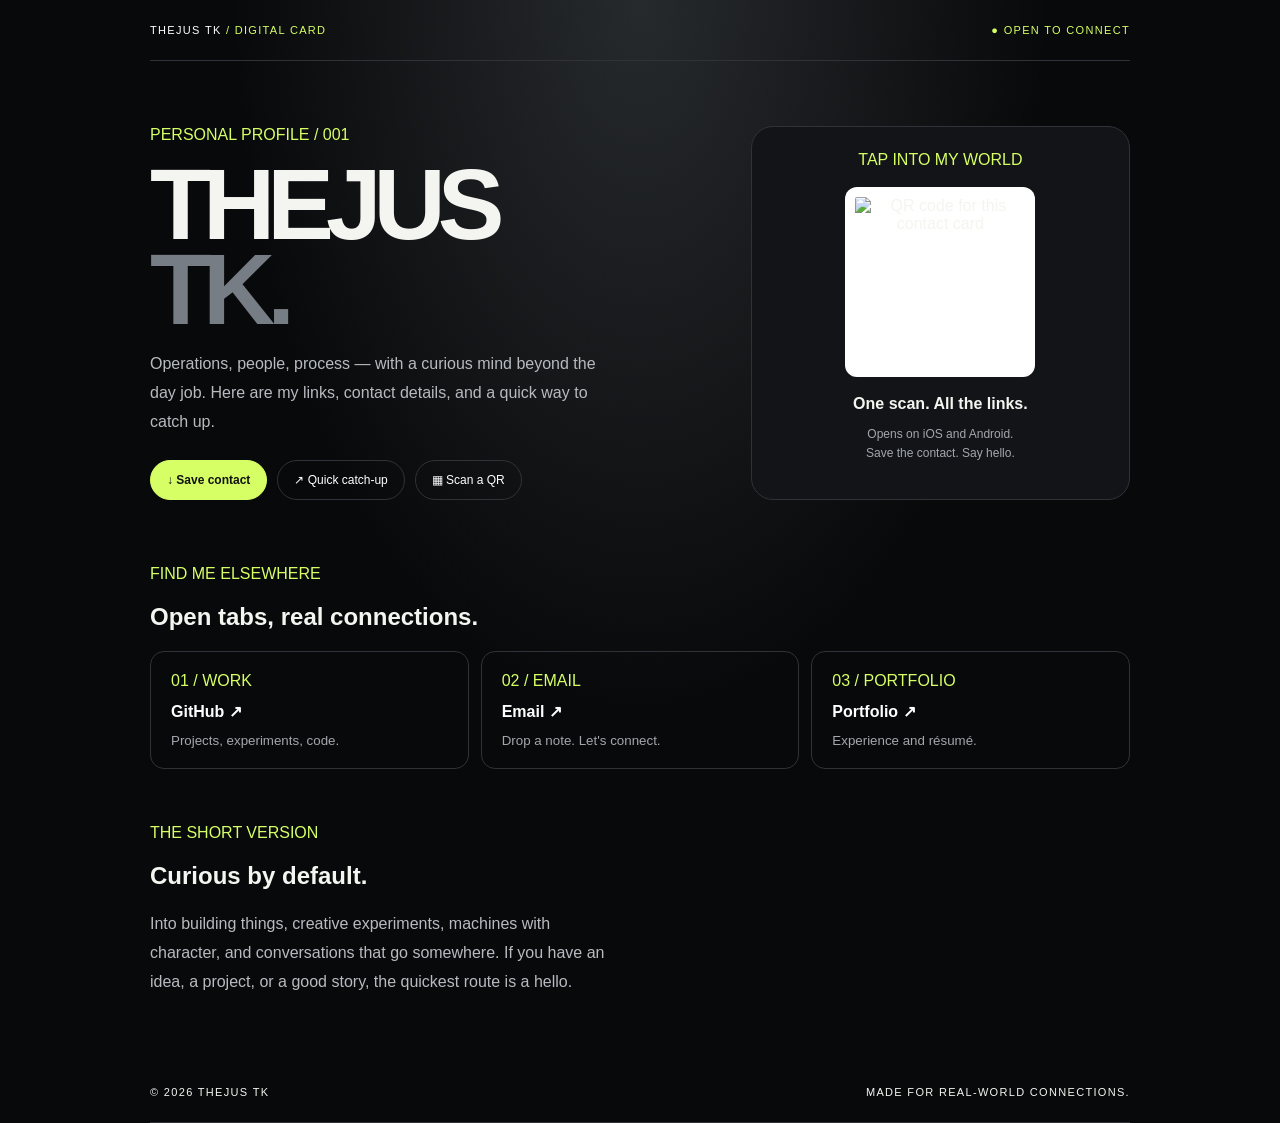
==== card.html @ 1901dd6c "Add QR-powered digital contact card" ====
<!doctype html>
<html lang="en"><head><meta charset="utf-8"><meta name="viewport" content="width=device-width,initial-scale=1"><meta name="theme-color" content="#08090b"><title>Thejus TK — Digital Card</title>
<style>
:root{color-scheme:dark;--bg:#08090b;--panel:#121417;--line:#303238;--muted:#a3a7ad;--lime:#d6ff65}*{box-sizing:border-box}body{margin:0;background:radial-gradient(ellipse at 50% 0,#272a2d,transparent 45%),var(--bg);color:#f4f4f0;font-family:Arial,sans-serif}.wrap{width:min(980px,calc(100% - 32px));margin:auto}.nav,footer{display:flex;justify-content:space-between;gap:14px;padding:24px 0;border-bottom:1px solid var(--line);font-size:11px;letter-spacing:.12em}.lime,.eyebrow{color:var(--lime)}.hero{padding:65px 0;display:grid;grid-template-columns:1.2fr .8fr;gap:32px;align-items:center}h1{font-size:clamp(58px,10vw,100px);line-height:.85;letter-spacing:-.08em;margin:18px 0}h1 span{color:#777d84}.intro{color:#b7bbc0;line-height:1.8;max-width:470px}.actions{display:flex;gap:10px;flex-wrap:wrap;margin-top:24px}.btn{border:1px solid var(--line);border-radius:30px;padding:12px 16px;background:transparent;color:white;cursor:pointer;text-decoration:none;font-size:12px}.primary{background:var(--lime);color:#111;border-color:var(--lime);font-weight:bold}.qr{padding:24px;text-align:center;background:var(--panel);border:1px solid var(--line);border-radius:22px}.qr img{width:190px;height:190px;background:white;padding:10px;border-radius:12px;display:block;margin:18px auto}.muted{color:var(--muted);font-size:12px;line-height:1.6}.links{display:grid;grid-template-columns:repeat(3,1fr);gap:12px;margin:20px 0 55px}.link{border:1px solid var(--line);border-radius:14px;padding:20px;text-decoration:none;color:white;display:flex;flex-direction:column;gap:12px}.link small{color:var(--muted)}.about{max-width:680px;margin:50px 0 65px}.overlay{position:fixed;inset:0;background:#08090bf5;display:none;align-items:center;justify-content:center;padding:20px;overflow:hidden}.overlay.active{display:flex}.smoke{position:absolute;inset:-20%;background:radial-gradient(ellipse at 30% 70%,#aaa9a944,transparent 26%),radial-gradient(ellipse at 70% 50%,#777b8444,transparent 28%),radial-gradient(ellipse at 50% 90%,#ddd9d922,transparent 35%);filter:blur(28px);animation:drift 8s ease-in-out infinite alternate}.dialog{position:relative;z-index:1;max-width:540px;padding:clamp(24px,6vw,45px);border:1px solid #ffffff30;background:#111316dd;backdrop-filter:blur(18px);border-radius:22px}.dialog h2{font-size:clamp(42px,9vw,70px);letter-spacing:-.07em;line-height:.95}.close{float:right;background:none;border:1px solid var(--line);border-radius:50%;color:white;width:36px;height:36px;cursor:pointer}.scan{display:none;margin-top:18px}.scan.show{display:block}#reader{max-width:350px;width:100%}#reader video{width:100%;border-radius:12px}.status{color:var(--lime);font-size:12px}@keyframes drift{to{transform:translate(5%,-5%) scale(1.15)}}@media(max-width:700px){.hero{grid-template-columns:1fr;padding:45px 0}.links{grid-template-columns:1fr}.qr{max-width:100%}footer{flex-direction:column}}@media(prefers-reduced-motion:reduce){*{animation:none!important}}
</style></head><body>
<header class="wrap nav"><a href="./" style="color:white;text-decoration:none">THEJUS TK <span class="lime">/ DIGITAL CARD</span></a><span class="lime">● OPEN TO CONNECT</span></header>
<main class="wrap"><section class="hero"><div><div class="eyebrow">PERSONAL PROFILE / 001</div><h1>THEJUS<br><span>TK.</span></h1><p class="intro">Operations, people, process — with a curious mind beyond the day job. Here are my links, contact details, and a quick way to catch up.</p><div class="actions"><button class="btn primary" id="save">↓ Save contact</button><button class="btn" id="catch">↗ Quick catch-up</button><button class="btn" id="scanBtn">▦ Scan a QR</button></div><div class="scan" id="scan"><div id="reader"></div><p class="muted">Allow camera access to scan. Camera scanning requires a supported browser and HTTPS.</p><p class="status" id="scanStatus"></p><button class="btn" id="stop">Stop scanner</button></div></div><aside class="qr"><div class="eyebrow">TAP INTO MY WORLD</div><img id="qrImg" alt="QR code for this contact card"><b>One scan. All the links.</b><p class="muted">Opens on iOS and Android.<br>Save the contact. Say hello.</p></aside></section>
<div class="eyebrow">FIND ME ELSEWHERE</div><h2>Open tabs, real connections.</h2><section class="links"><a class="link" href="https://github.com/thejustk-byte" target="_blank" rel="noreferrer"><span class="eyebrow">01 / WORK</span><b>GitHub ↗</b><small>Projects, experiments, code.</small></a><a class="link" href="mailto:thejus.tk@gmail.com"><span class="eyebrow">02 / EMAIL</span><b>Email ↗</b><small>Drop a note. Let's connect.</small></a><a class="link" href="./"><span class="eyebrow">03 / PORTFOLIO</span><b>Portfolio ↗</b><small>Experience and résumé.</small></a></section>
<section class="about"><div class="eyebrow">THE SHORT VERSION</div><h2>Curious by default.</h2><p class="intro">Into building things, creative experiments, machines with character, and conversations that go somewhere. If you have an idea, a project, or a good story, the quickest route is a hello.</p></section></main>
<footer class="wrap"><span>© <span id="year"></span> THEJUS TK</span><span>MADE FOR REAL-WORLD CONNECTIONS.</span></footer>
<div class="overlay" id="overlay" role="dialog" aria-modal="true"><div class="smoke"></div><section class="dialog"><button class="close" id="close" aria-label="Close">×</button><div class="eyebrow">NO ALGORITHMS. JUST A HELLO.</div><h2>Let's catch<br>up sometime.</h2><p class="intro">Good conversations don't need a pitch deck. Send a message, share an idea, or just say what's up.</p><div class="actions"><a class="btn primary" href="mailto:thejus.tk@gmail.com?subject=Quick%20catch-up">✉ Send a message</a><button class="btn" id="copy">⧉ Copy page link</button></div><p class="status" id="copyStatus"></p></section></div>
<script>
const url=location.href.split('#')[0];document.getElementById('year').textContent=new Date().getFullYear();document.getElementById('qrImg').src='https://api.qrserver.com/v1/create-qr-code/?size=360x360&margin=8&data='+encodeURIComponent(url);
const overlay=document.getElementById('overlay');document.getElementById('catch').onclick=()=>overlay.classList.add('active');document.getElementById('close').onclick=()=>overlay.classList.remove('active');overlay.onclick=e=>{if(e.target===overlay)overlay.classList.remove('active')};document.addEventListener('keydown',e=>{if(e.key==='Escape')overlay.classList.remove('active')});
document.getElementById('save').onclick=()=>{const v='BEGIN:VCARD\nVERSION:3.0\nFN:Thejus T.K.\nN:T.K.;Thejus;;;\nTEL;TYPE=CELL:+919611638650\nEMAIL:thejus.tk@gmail.com\nURL:'+url+'\nEND:VCARD';const a=document.createElement('a');a.href=URL.createObjectURL(new Blob([v],{type:'text/vcard;charset=utf-8'}));a.download='Thejus-TK.vcf';a.click();URL.revokeObjectURL(a.href)};
document.getElementById('copy').onclick=async()=>{try{await navigator.clipboard.writeText(url);document.getElementById('copyStatus').textContent='Link copied.'}catch(e){document.getElementById('copyStatus').textContent=url}};
let scanner;async function stopScanner(){if(scanner){try{if(scanner.isScanning)await scanner.stop();scanner.clear()}catch(e){}scanner=null}document.getElementById('scan').classList.remove('show')}
document.getElementById('stop').onclick=stopScanner;document.getElementById('scanBtn').onclick=async()=>{document.getElementById('scan').classList.add('show');document.getElementById('scanStatus').textContent='Starting camera…';if(!window.Html5Qrcode){try{await new Promise((ok,no)=>{const s=document.createElement('script');s.src='https://unpkg.com/html5-qrcode@2.3.8/html5-qrcode.min.js';s.onload=ok;s.onerror=no;document.head.appendChild(s)})}catch(e){document.getElementById('scanStatus').textContent='Scanner library unavailable. Use your phone camera instead.';return}}try{scanner=new Html5Qrcode('reader');await scanner.start({facingMode:'environment'},{fps:10,qrbox:{width:220,height:220}},async text=>{document.getElementById('scanStatus').textContent='QR found. Opening…';await stopScanner();if(/^https?:\/\//i.test(text))location.href=text;else document.getElementById('scanStatus').textContent=text},()=>{});document.getElementById('scanStatus').textContent='Point camera at a QR code.'}catch(e){document.getElementById('scanStatus').textContent='Camera unavailable. Check browser permission or use your phone camera.'}};
</script></body></html>
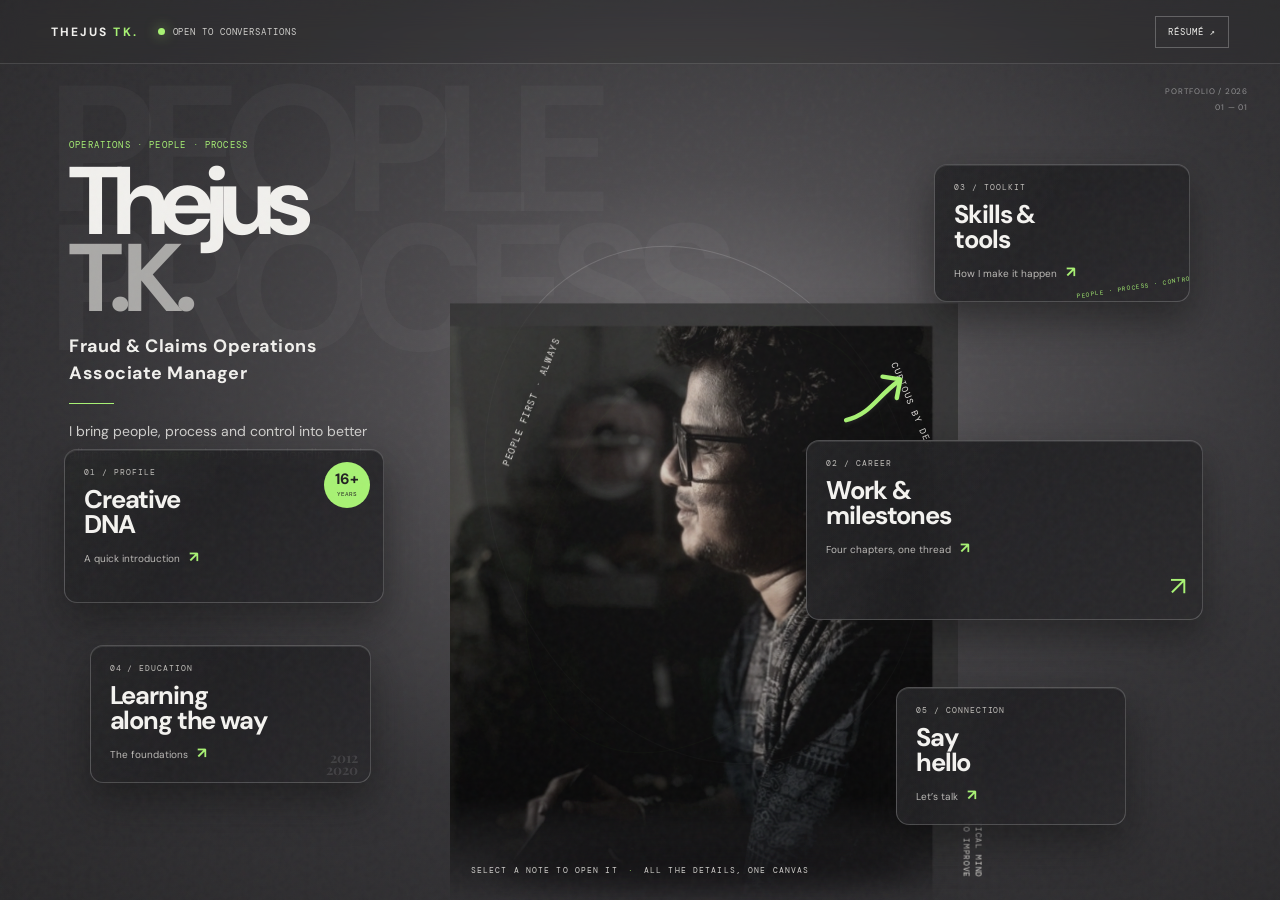
==== commit e6a2d962: "Redesign portfolio as interactive one-screen experience" ====
--- a/card.html
+++ b/card.html
@@ -1,19 +1,2 @@
 <!doctype html>
-<html lang="en"><head><meta charset="utf-8"><meta name="viewport" content="width=device-width,initial-scale=1"><meta name="theme-color" content="#08090b"><title>Thejus TK — Digital Card</title>
-<style>
-:root{color-scheme:dark;--bg:#08090b;--panel:#121417;--line:#303238;--muted:#a3a7ad;--lime:#d6ff65}*{box-sizing:border-box}body{margin:0;background:radial-gradient(ellipse at 50% 0,#272a2d,transparent 45%),var(--bg);color:#f4f4f0;font-family:Arial,sans-serif}.wrap{width:min(980px,calc(100% - 32px));margin:auto}.nav,footer{display:flex;justify-content:space-between;gap:14px;padding:24px 0;border-bottom:1px solid var(--line);font-size:11px;letter-spacing:.12em}.lime,.eyebrow{color:var(--lime)}.hero{padding:65px 0;display:grid;grid-template-columns:1.2fr .8fr;gap:32px;align-items:center}h1{font-size:clamp(58px,10vw,100px);line-height:.85;letter-spacing:-.08em;margin:18px 0}h1 span{color:#777d84}.intro{color:#b7bbc0;line-height:1.8;max-width:470px}.actions{display:flex;gap:10px;flex-wrap:wrap;margin-top:24px}.btn{border:1px solid var(--line);border-radius:30px;padding:12px 16px;background:transparent;color:white;cursor:pointer;text-decoration:none;font-size:12px}.primary{background:var(--lime);color:#111;border-color:var(--lime);font-weight:bold}.qr{padding:24px;text-align:center;background:var(--panel);border:1px solid var(--line);border-radius:22px}.qr img{width:190px;height:190px;background:white;padding:10px;border-radius:12px;display:block;margin:18px auto}.muted{color:var(--muted);font-size:12px;line-height:1.6}.links{display:grid;grid-template-columns:repeat(3,1fr);gap:12px;margin:20px 0 55px}.link{border:1px solid var(--line);border-radius:14px;padding:20px;text-decoration:none;color:white;display:flex;flex-direction:column;gap:12px}.link small{color:var(--muted)}.about{max-width:680px;margin:50px 0 65px}.overlay{position:fixed;inset:0;background:#08090bf5;display:none;align-items:center;justify-content:center;padding:20px;overflow:hidden}.overlay.active{display:flex}.smoke{position:absolute;inset:-20%;background:radial-gradient(ellipse at 30% 70%,#aaa9a944,transparent 26%),radial-gradient(ellipse at 70% 50%,#777b8444,transparent 28%),radial-gradient(ellipse at 50% 90%,#ddd9d922,transparent 35%);filter:blur(28px);animation:drift 8s ease-in-out infinite alternate}.dialog{position:relative;z-index:1;max-width:540px;padding:clamp(24px,6vw,45px);border:1px solid #ffffff30;background:#111316dd;backdrop-filter:blur(18px);border-radius:22px}.dialog h2{font-size:clamp(42px,9vw,70px);letter-spacing:-.07em;line-height:.95}.close{float:right;background:none;border:1px solid var(--line);border-radius:50%;color:white;width:36px;height:36px;cursor:pointer}.scan{display:none;margin-top:18px}.scan.show{display:block}#reader{max-width:350px;width:100%}#reader video{width:100%;border-radius:12px}.status{color:var(--lime);font-size:12px}@keyframes drift{to{transform:translate(5%,-5%) scale(1.15)}}@media(max-width:700px){.hero{grid-template-columns:1fr;padding:45px 0}.links{grid-template-columns:1fr}.qr{max-width:100%}footer{flex-direction:column}}@media(prefers-reduced-motion:reduce){*{animation:none!important}}
-</style></head><body>
-<header class="wrap nav"><a href="./" style="color:white;text-decoration:none">THEJUS TK <span class="lime">/ DIGITAL CARD</span></a><span class="lime">● OPEN TO CONNECT</span></header>
-<main class="wrap"><section class="hero"><div><div class="eyebrow">PERSONAL PROFILE / 001</div><h1>THEJUS<br><span>TK.</span></h1><p class="intro">Operations, people, process — with a curious mind beyond the day job. Here are my links, contact details, and a quick way to catch up.</p><div class="actions"><button class="btn primary" id="save">↓ Save contact</button><button class="btn" id="catch">↗ Quick catch-up</button><button class="btn" id="scanBtn">▦ Scan a QR</button></div><div class="scan" id="scan"><div id="reader"></div><p class="muted">Allow camera access to scan. Camera scanning requires a supported browser and HTTPS.</p><p class="status" id="scanStatus"></p><button class="btn" id="stop">Stop scanner</button></div></div><aside class="qr"><div class="eyebrow">TAP INTO MY WORLD</div><img id="qrImg" alt="QR code for this contact card"><b>One scan. All the links.</b><p class="muted">Opens on iOS and Android.<br>Save the contact. Say hello.</p></aside></section>
-<div class="eyebrow">FIND ME ELSEWHERE</div><h2>Open tabs, real connections.</h2><section class="links"><a class="link" href="https://github.com/thejustk-byte" target="_blank" rel="noreferrer"><span class="eyebrow">01 / WORK</span><b>GitHub ↗</b><small>Projects, experiments, code.</small></a><a class="link" href="mailto:thejus.tk@gmail.com"><span class="eyebrow">02 / EMAIL</span><b>Email ↗</b><small>Drop a note. Let's connect.</small></a><a class="link" href="./"><span class="eyebrow">03 / PORTFOLIO</span><b>Portfolio ↗</b><small>Experience and résumé.</small></a></section>
-<section class="about"><div class="eyebrow">THE SHORT VERSION</div><h2>Curious by default.</h2><p class="intro">Into building things, creative experiments, machines with character, and conversations that go somewhere. If you have an idea, a project, or a good story, the quickest route is a hello.</p></section></main>
-<footer class="wrap"><span>© <span id="year"></span> THEJUS TK</span><span>MADE FOR REAL-WORLD CONNECTIONS.</span></footer>
-<div class="overlay" id="overlay" role="dialog" aria-modal="true"><div class="smoke"></div><section class="dialog"><button class="close" id="close" aria-label="Close">×</button><div class="eyebrow">NO ALGORITHMS. JUST A HELLO.</div><h2>Let's catch<br>up sometime.</h2><p class="intro">Good conversations don't need a pitch deck. Send a message, share an idea, or just say what's up.</p><div class="actions"><a class="btn primary" href="mailto:thejus.tk@gmail.com?subject=Quick%20catch-up">✉ Send a message</a><button class="btn" id="copy">⧉ Copy page link</button></div><p class="status" id="copyStatus"></p></section></div>
-<script>
-const url=location.href.split('#')[0];document.getElementById('year').textContent=new Date().getFullYear();document.getElementById('qrImg').src='https://api.qrserver.com/v1/create-qr-code/?size=360x360&margin=8&data='+encodeURIComponent(url);
-const overlay=document.getElementById('overlay');document.getElementById('catch').onclick=()=>overlay.classList.add('active');document.getElementById('close').onclick=()=>overlay.classList.remove('active');overlay.onclick=e=>{if(e.target===overlay)overlay.classList.remove('active')};document.addEventListener('keydown',e=>{if(e.key==='Escape')overlay.classList.remove('active')});
-document.getElementById('save').onclick=()=>{const v='BEGIN:VCARD\nVERSION:3.0\nFN:Thejus T.K.\nN:T.K.;Thejus;;;\nTEL;TYPE=CELL:+919611638650\nEMAIL:thejus.tk@gmail.com\nURL:'+url+'\nEND:VCARD';const a=document.createElement('a');a.href=URL.createObjectURL(new Blob([v],{type:'text/vcard;charset=utf-8'}));a.download='Thejus-TK.vcf';a.click();URL.revokeObjectURL(a.href)};
-document.getElementById('copy').onclick=async()=>{try{await navigator.clipboard.writeText(url);document.getElementById('copyStatus').textContent='Link copied.'}catch(e){document.getElementById('copyStatus').textContent=url}};
-let scanner;async function stopScanner(){if(scanner){try{if(scanner.isScanning)await scanner.stop();scanner.clear()}catch(e){}scanner=null}document.getElementById('scan').classList.remove('show')}
-document.getElementById('stop').onclick=stopScanner;document.getElementById('scanBtn').onclick=async()=>{document.getElementById('scan').classList.add('show');document.getElementById('scanStatus').textContent='Starting camera…';if(!window.Html5Qrcode){try{await new Promise((ok,no)=>{const s=document.createElement('script');s.src='https://unpkg.com/html5-qrcode@2.3.8/html5-qrcode.min.js';s.onload=ok;s.onerror=no;document.head.appendChild(s)})}catch(e){document.getElementById('scanStatus').textContent='Scanner library unavailable. Use your phone camera instead.';return}}try{scanner=new Html5Qrcode('reader');await scanner.start({facingMode:'environment'},{fps:10,qrbox:{width:220,height:220}},async text=>{document.getElementById('scanStatus').textContent='QR found. Opening…';await stopScanner();if(/^https?:\/\//i.test(text))location.href=text;else document.getElementById('scanStatus').textContent=text},()=>{});document.getElementById('scanStatus').textContent='Point camera at a QR code.'}catch(e){document.getElementById('scanStatus').textContent='Camera unavailable. Check browser permission or use your phone camera.'}};
-</script></body></html>+<html lang="en"><head><meta charset="utf-8"><meta name="viewport" content="width=device-width,initial-scale=1"><meta http-equiv="refresh" content="0; url=./"><meta name="theme-color" content="#242426"><title>Thejus T.K. — Portfolio</title><link rel="canonical" href="https://thejustk-byte.github.io/"></head><body><p>This contact card has moved. <a href="./">Open Thejus T.K.’s portfolio.</a></p></body></html>
